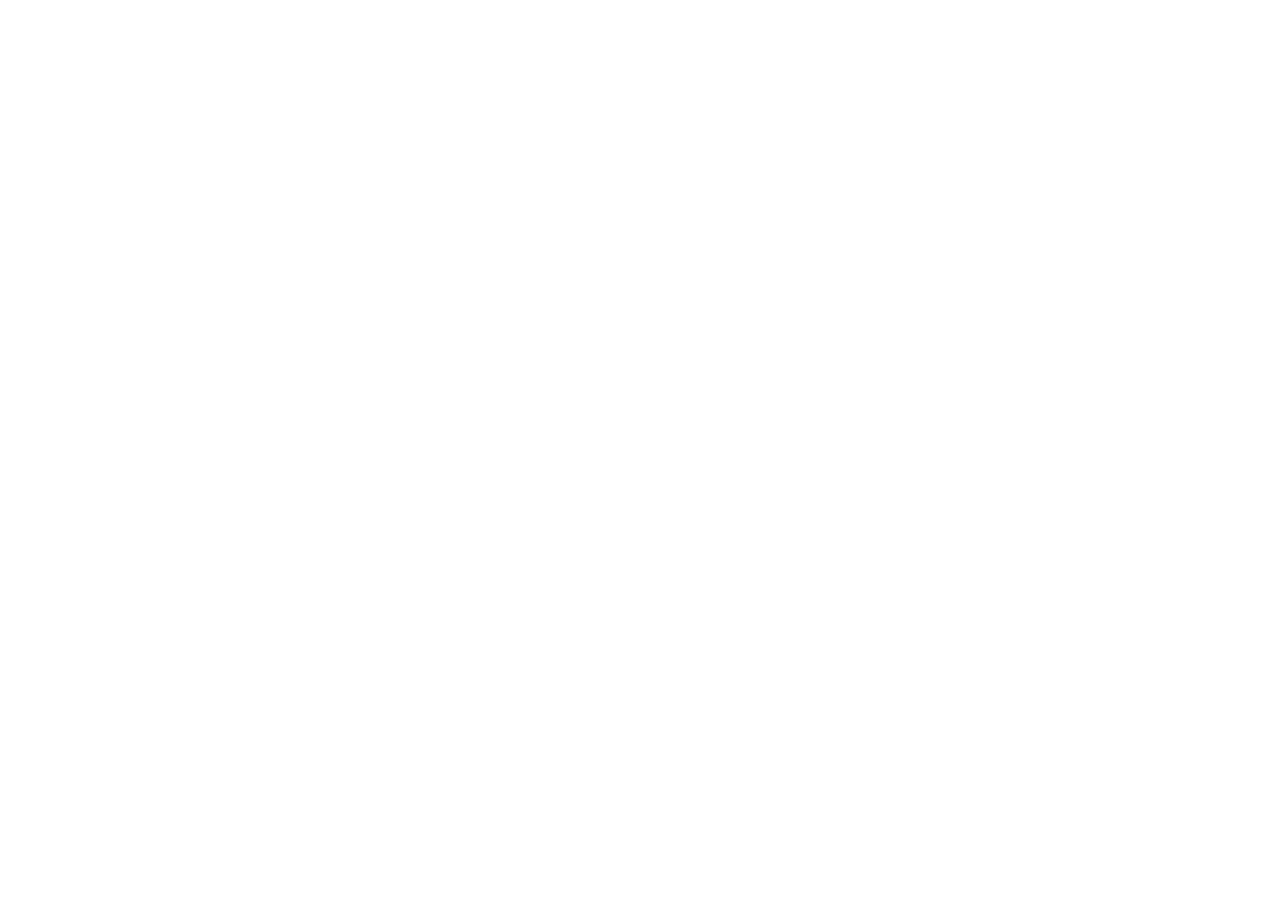
==== index.html @ 9c8be8e1 "version 1" ====
<!DOCTYPE html>
<html lang="en">
<head>
    <meta charset="UTF-8">
    <meta name="viewport" content="width=device-width, initial-scale=1.0">
    <title>Document</title>
</head>
<body>
    
</body>
</html>
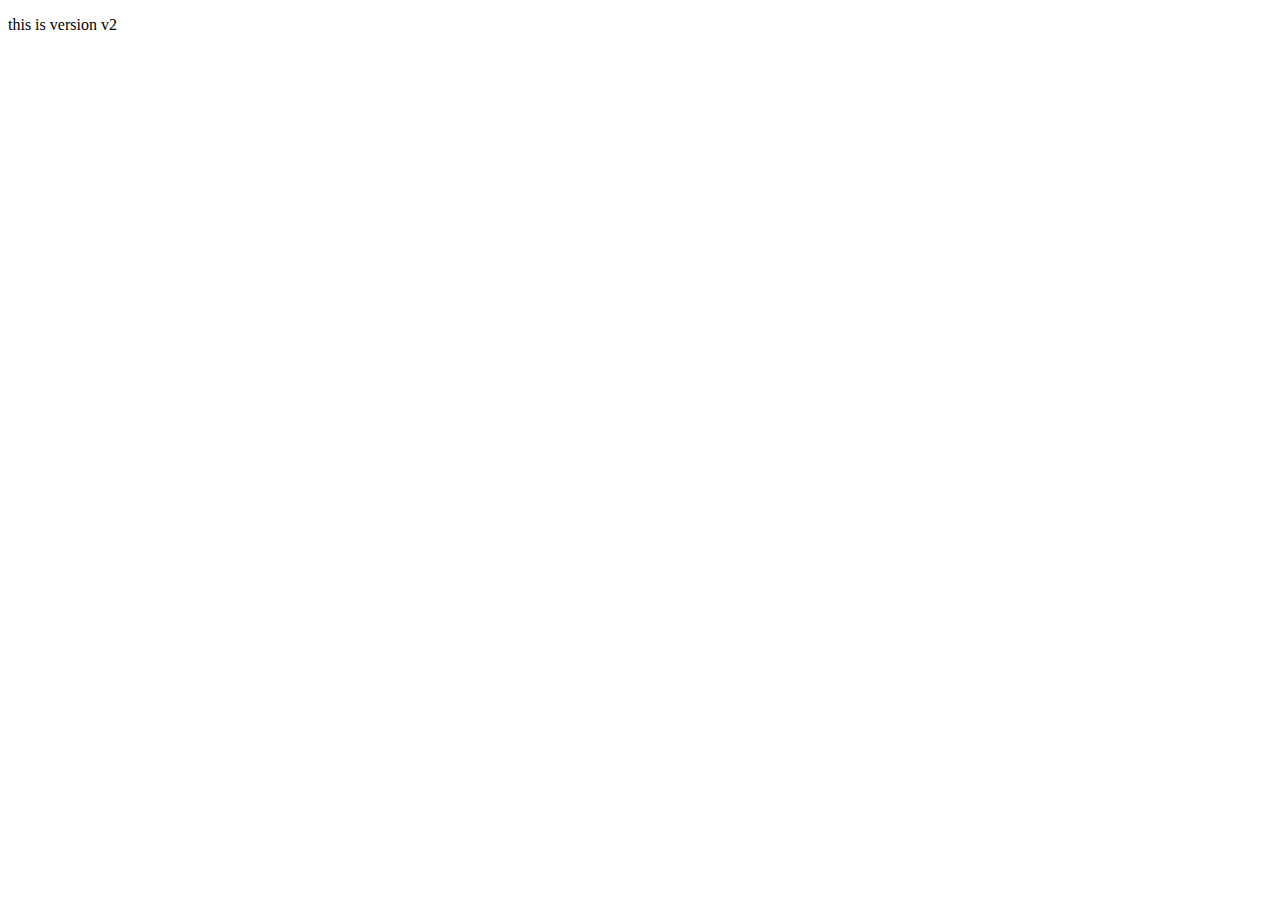
==== commit df693762: "version v2" ====
--- a/index.html
+++ b/index.html
@@ -6,6 +6,6 @@
     <title>Document</title>
 </head>
 <body>
-    
+    <p>this is version v2</p>
 </body>
 </html>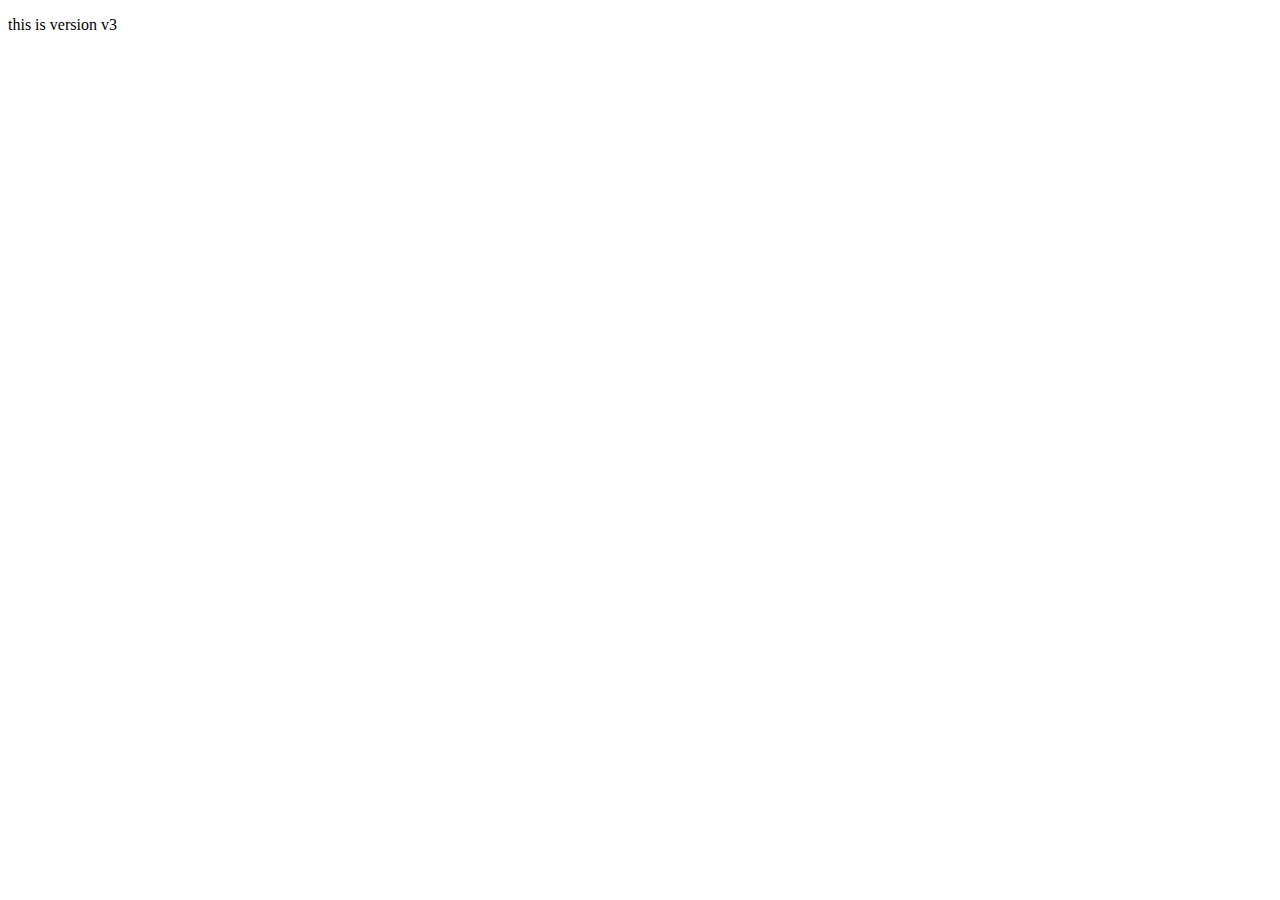
==== commit fcfd6239: "version v3" ====
--- a/index.html
+++ b/index.html
@@ -6,6 +6,6 @@
     <title>Document</title>
 </head>
 <body>
-    <p>this is version v2</p>
+    <p>this is version v3</p>
 </body>
 </html>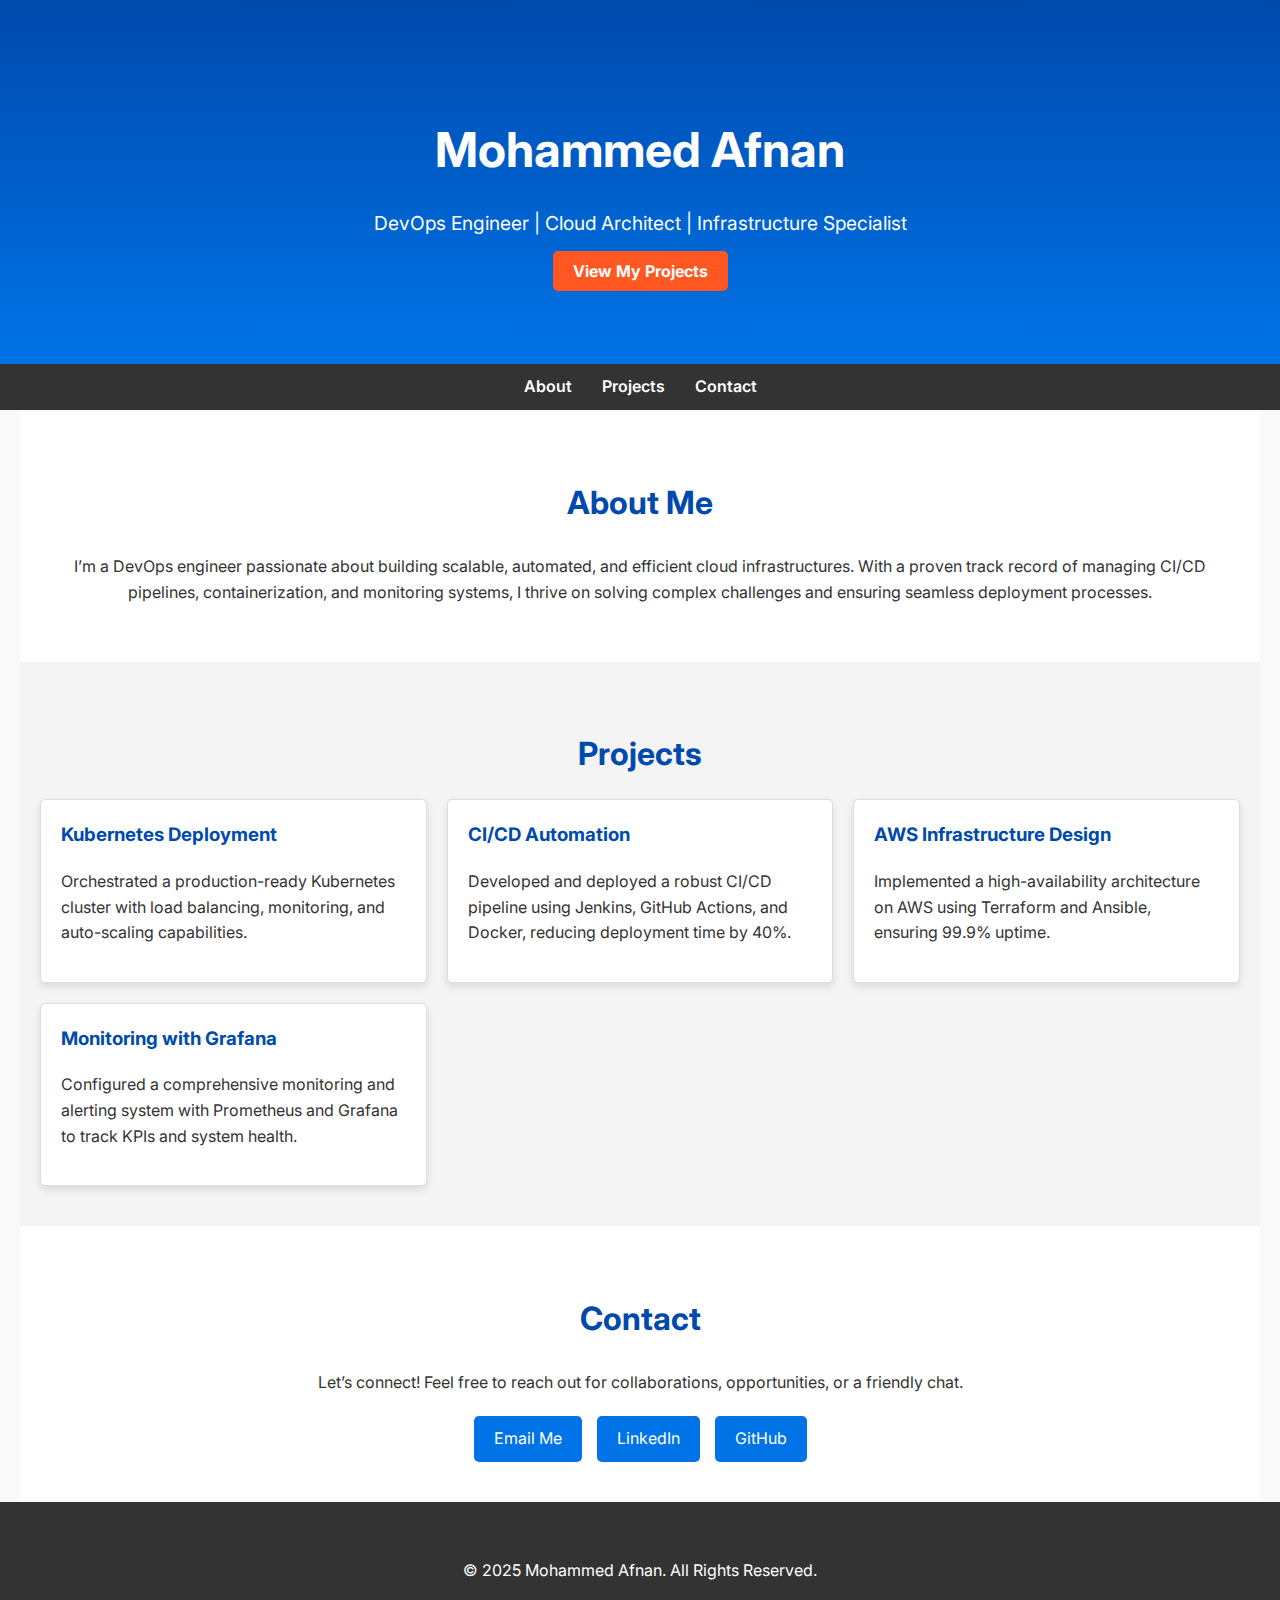
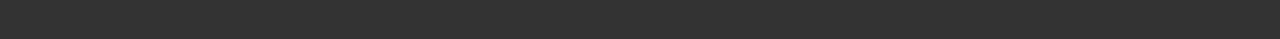
==== commit 2bdad859: "new version" ====
--- a/index.html
+++ b/index.html
@@ -1,11 +1,74 @@
 <!DOCTYPE html>
 <html lang="en">
 <head>
-    <meta charset="UTF-8">
-    <meta name="viewport" content="width=device-width, initial-scale=1.0">
-    <title>Document</title>
+  <meta charset="UTF-8">
+  <meta name="viewport" content="width=device-width, initial-scale=1.0">
+  <title>Mohammed Afnan | DevOps Portfolio</title>
+  <link rel="stylesheet" href="styles.css">
+  <link href="https://fonts.googleapis.com/css2?family=Inter:wght@400;600;700&display=swap" rel="stylesheet">
 </head>
 <body>
-    <p>this is version v3</p>
+  <header>
+    <div class="hero">
+      <div class="container">
+        <h1>Mohammed Afnan</h1>
+        <p>DevOps Engineer | Cloud Architect | Infrastructure Specialist</p>
+        <a href="#projects" class="cta-button">View My Projects</a>
+      </div>
+    </div>
+  </header>
+
+  <nav>
+    <ul class="navbar">
+      <li><a href="#about">About</a></li>
+      <li><a href="#projects">Projects</a></li>
+      <li><a href="#contact">Contact</a></li>
+    </ul>
+  </nav>
+
+  <main>
+    <section id="about" class="container">
+      <h2>About Me</h2>
+      <p>I’m a DevOps engineer passionate about building scalable, automated, and efficient cloud infrastructures. With a proven track record of managing CI/CD pipelines, containerization, and monitoring systems, I thrive on solving complex challenges and ensuring seamless deployment processes.</p>
+    </section>
+
+    <section id="projects" class="container">
+      <h2>Projects</h2>
+      <div class="projects-grid">
+        <div class="project-card">
+          <h3>Kubernetes Deployment</h3>
+          <p>Orchestrated a production-ready Kubernetes cluster with load balancing, monitoring, and auto-scaling capabilities.</p>
+        </div>
+        <div class="project-card">
+          <h3>CI/CD Automation</h3>
+          <p>Developed and deployed a robust CI/CD pipeline using Jenkins, GitHub Actions, and Docker, reducing deployment time by 40%.</p>
+        </div>
+        <div class="project-card">
+          <h3>AWS Infrastructure Design</h3>
+          <p>Implemented a high-availability architecture on AWS using Terraform and Ansible, ensuring 99.9% uptime.</p>
+        </div>
+        <div class="project-card">
+          <h3>Monitoring with Grafana</h3>
+          <p>Configured a comprehensive monitoring and alerting system with Prometheus and Grafana to track KPIs and system health.</p>
+        </div>
+      </div>
+    </section>
+
+    <section id="contact" class="container">
+      <h2>Contact</h2>
+      <p>Let’s connect! Feel free to reach out for collaborations, opportunities, or a friendly chat.</p>
+      <div class="contact-links">
+        <a href="mailto:afnan.devops@example.com" class="contact-link">Email Me</a>
+        <a href="https://linkedin.com/in/mohammedafnan" target="_blank" class="contact-link">LinkedIn</a>
+        <a href="https://github.com/mohammedafnan" target="_blank" class="contact-link">GitHub</a>
+      </div>
+    </section>
+  </main>
+
+  <footer>
+    <div class="container">
+      <p>&copy; 2025 Mohammed Afnan. All Rights Reserved.</p>
+    </div>
+  </footer>
 </body>
 </html>--- a/styles.css
+++ b/styles.css
@@ -0,0 +1,164 @@
+/* General Styles */
+body {
+    font-family: 'Inter', sans-serif;
+    margin: 0;
+    padding: 0;
+    color: #333;
+    line-height: 1.6;
+    background-color: #f9f9f9;
+  }
+  
+  .container {
+    max-width: 1200px;
+    margin: 0 auto;
+    padding: 20px;
+  }
+  
+  /* Header */
+  header {
+    background: linear-gradient(to bottom, #004aad, #0073e6);
+    color: white;
+    text-align: center;
+    padding: 60px 20px;
+  }
+  
+  header .hero h1 {
+    font-size: 3rem;
+    margin-bottom: 10px;
+  }
+  
+  header .hero p {
+    font-size: 1.2rem;
+    margin-bottom: 20px;
+  }
+  
+  header .cta-button {
+    background: #ff5722;
+    color: white;
+    padding: 10px 20px;
+    text-decoration: none;
+    border-radius: 5px;
+    font-weight: bold;
+  }
+  
+  header .cta-button:hover {
+    background: #e64a19;
+  }
+  
+  /* Navigation Bar */
+  nav {
+    background: #333;
+  }
+  
+  .navbar {
+    list-style: none;
+    display: flex;
+    justify-content: center;
+    padding: 10px;
+    margin: 0;
+  }
+  
+  .navbar li {
+    margin: 0 15px;
+  }
+  
+  .navbar a {
+    color: white;
+    text-decoration: none;
+    font-weight: 600;
+    transition: color 0.3s;
+  }
+  
+  .navbar a:hover {
+    color: #ff5722;
+  }
+  
+  /* About Section */
+  #about {
+    background: #ffffff;
+    padding: 40px 20px;
+    text-align: center;
+  }
+  
+  #about h2 {
+    font-size: 2rem;
+    color: #004aad;
+  }
+  
+  /* Projects Section */
+  #projects {
+    background: #f4f4f4;
+    padding: 40px 20px;
+  }
+  
+  #projects h2 {
+    text-align: center;
+    font-size: 2rem;
+    color: #004aad;
+    margin-bottom: 20px;
+  }
+  
+  .projects-grid {
+    display: grid;
+    grid-template-columns: repeat(auto-fit, minmax(300px, 1fr));
+    gap: 20px;
+  }
+  
+  .project-card {
+    background: white;
+    border: 1px solid #ddd;
+    border-radius: 5px;
+    padding: 20px;
+    box-shadow: 0 4px 8px rgba(0, 0, 0, 0.1);
+    transition: transform 0.3s, box-shadow 0.3s;
+  }
+  
+  .project-card:hover {
+    transform: translateY(-5px);
+    box-shadow: 0 6px 15px rgba(0, 0, 0, 0.15);
+  }
+  
+  .project-card h3 {
+    margin-top: 0;
+    color: #004aad;
+  }
+  
+  /* Contact Section */
+  #contact {
+    background: #ffffff;
+    padding: 40px 20px;
+    text-align: center;
+  }
+  
+  #contact h2 {
+    font-size: 2rem;
+    color: #004aad;
+  }
+  
+  .contact-links {
+    display: flex;
+    justify-content: center;
+    gap: 15px;
+    margin-top: 20px;
+  }
+  
+  .contact-link {
+    background: #0073e6;
+    color: white;
+    text-decoration: none;
+    padding: 10px 20px;
+    border-radius: 5px;
+    transition: background 0.3s;
+  }
+  
+  .contact-link:hover {
+    background: #005bb5;
+  }
+  
+  /* Footer */
+  footer {
+    background: #333;
+    color: white;
+    text-align: center;
+    padding: 20px 0;
+  }